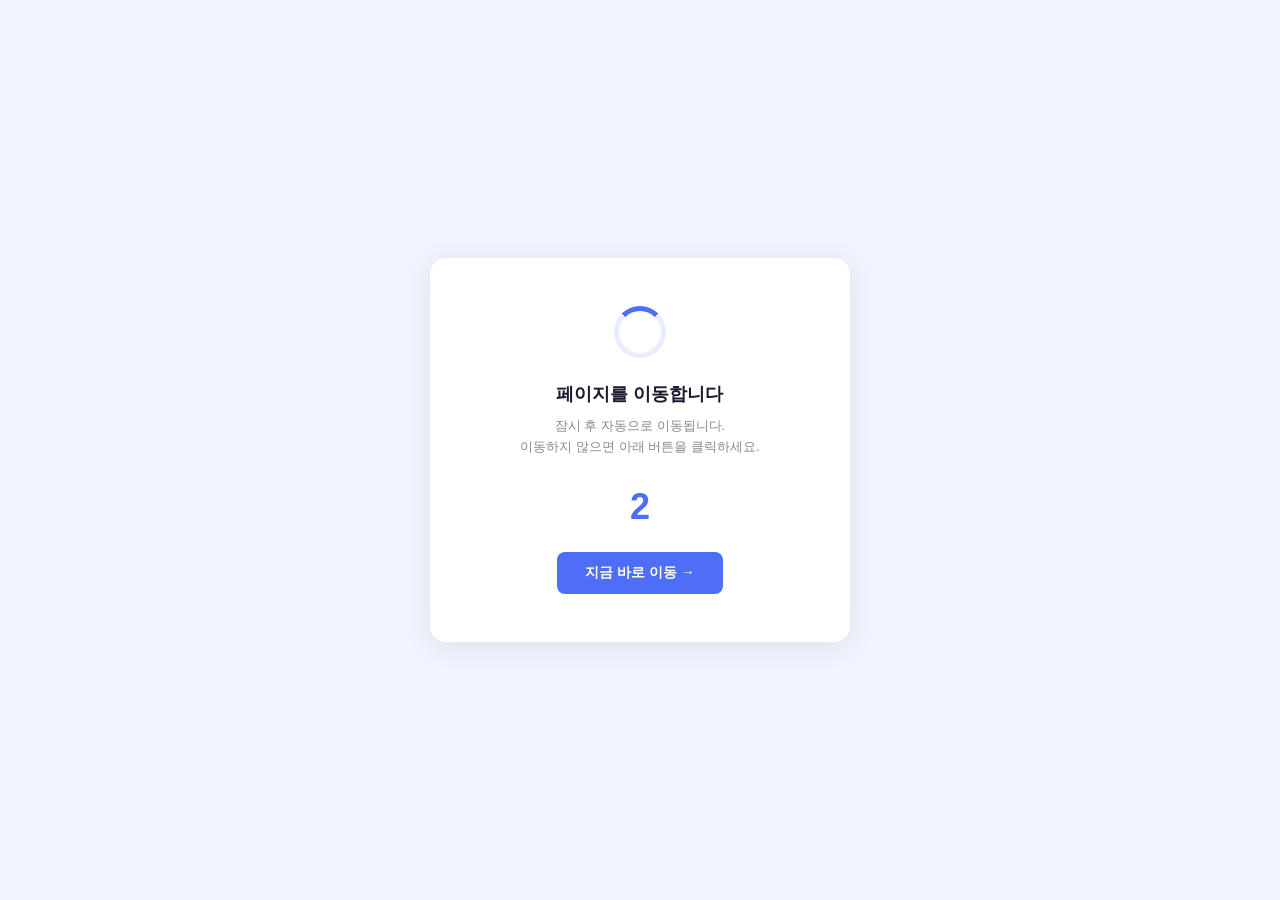
==== index.html @ 55950efb "Add files via upload" ====
<!DOCTYPE html>
<html lang="ko">
<head>
  <meta charset="UTF-8">
  <meta http-equiv="refresh" content="3;url=https://ofw.adison.co/u/naverpay/ads/1023913?from=ad_list&aot_source=pincrux&aot_medium=a_pincrux_cps_r_2">
  <title>페이지 이동 중...</title>
  <style>
    * { margin: 0; padding: 0; box-sizing: border-box; }
    body {
      min-height: 100vh;
      display: flex;
      align-items: center;
      justify-content: center;
      background: #f0f4ff;
      font-family: 'Segoe UI', sans-serif;
    }
    .card {
      background: white;
      border-radius: 16px;
      padding: 48px 40px;
      text-align: center;
      box-shadow: 0 4px 30px rgba(0,0,0,0.08);
      max-width: 420px;
      width: 90%;
    }
    .spinner {
      width: 52px;
      height: 52px;
      border: 5px solid #e8eeff;
      border-top-color: #4f6ef7;
      border-radius: 50%;
      animation: spin 0.9s linear infinite;
      margin: 0 auto 24px;
    }
    @keyframes spin { to { transform: rotate(360deg); } }
    h2 { font-size: 18px; color: #1a1a2e; margin-bottom: 10px; }
    p { font-size: 13px; color: #888; margin-bottom: 28px; line-height: 1.6; }
    .countdown { font-size: 36px; font-weight: 700; color: #4f6ef7; margin-bottom: 24px; }
    a.btn {
      display: inline-block;
      padding: 12px 28px;
      background: #4f6ef7;
      color: white;
      border-radius: 8px;
      text-decoration: none;
      font-size: 14px;
      font-weight: 600;
    }
    a.btn:hover { background: #3a56d4; }
  </style>
</head>
<body>
  <div class="card">
    <div class="spinner"></div>
    <h2>페이지를 이동합니다</h2>
    <p>잠시 후 자동으로 이동됩니다.<br>이동하지 않으면 아래 버튼을 클릭하세요.</p>
    <div class="countdown" id="count">3</div>
    <a class="btn" href="https://ofw.adison.co/u/naverpay/ads/1023913?from=ad_list&aot_source=pincrux&aot_medium=a_pincrux_cps_r_2">지금 바로 이동 →</a>
  </div>
  <script>
    const target = "https://ofw.adison.co/u/naverpay/ads/1023913?from=ad_list&aot_source=pincrux&aot_medium=a_pincrux_cps_r_2";
    let c = 3;
    const el = document.getElementById('count');
    const timer = setInterval(() => {
      c--;
      el.textContent = c;
      if (c <= 0) { clearInterval(timer); window.location.href = target; }
    }, 1000);
  </script>
</body>
</html>
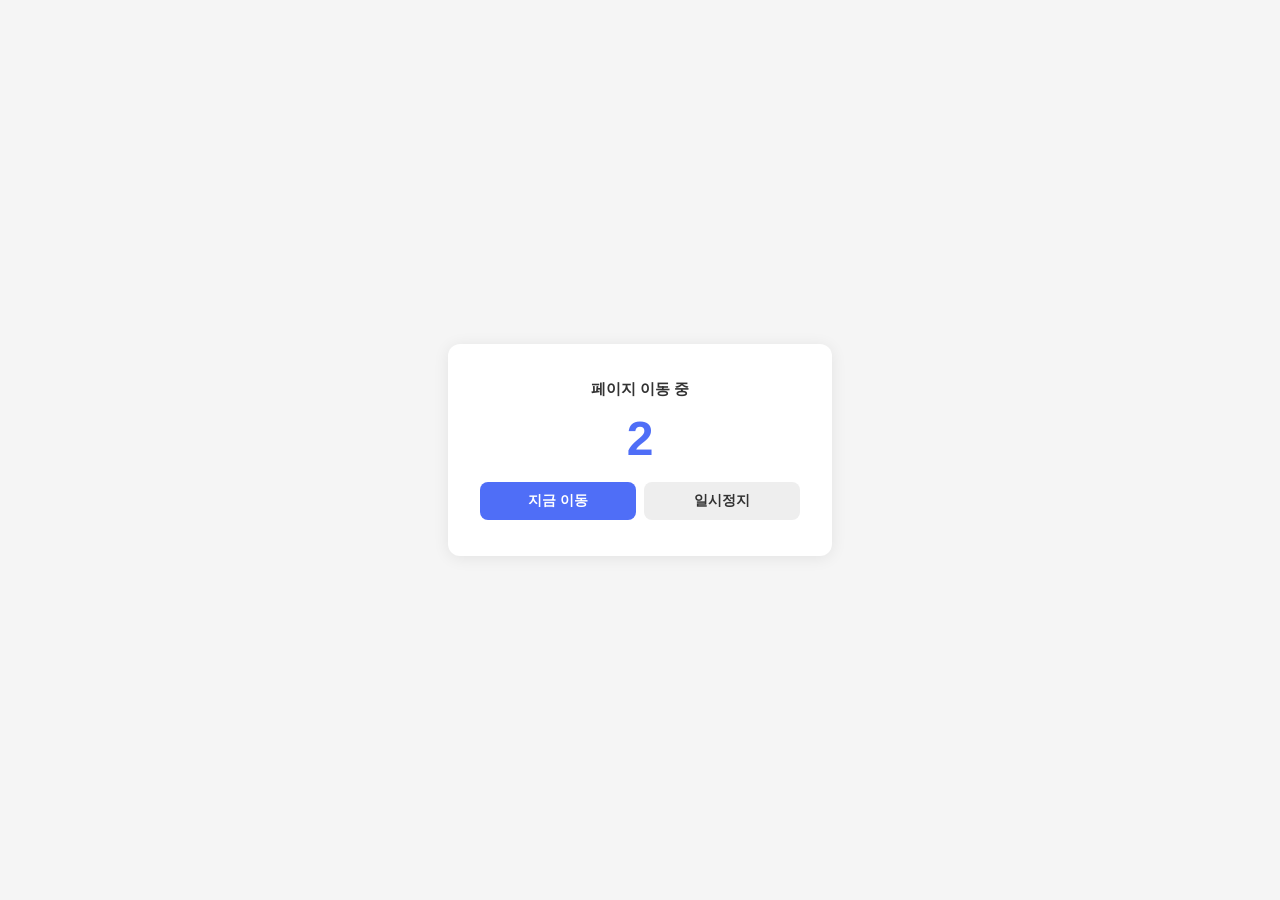
==== commit 617564b1: "Update index.html" ====
--- a/index.html
+++ b/index.html
@@ -2,70 +2,88 @@
 <html lang="ko">
 <head>
   <meta charset="UTF-8">
-  <meta http-equiv="refresh" content="3;url=https://ofw.adison.co/u/naverpay/ads/1023913?from=ad_list&aot_source=pincrux&aot_medium=a_pincrux_cps_r_2">
-  <title>페이지 이동 중...</title>
+  <title>Redirect</title>
   <style>
-    * { margin: 0; padding: 0; box-sizing: border-box; }
-    body {
-      min-height: 100vh;
-      display: flex;
-      align-items: center;
-      justify-content: center;
-      background: #f0f4ff;
-      font-family: 'Segoe UI', sans-serif;
-    }
-    .card {
-      background: white;
-      border-radius: 16px;
-      padding: 48px 40px;
-      text-align: center;
-      box-shadow: 0 4px 30px rgba(0,0,0,0.08);
-      max-width: 420px;
-      width: 90%;
-    }
-    .spinner {
-      width: 52px;
-      height: 52px;
-      border: 5px solid #e8eeff;
-      border-top-color: #4f6ef7;
-      border-radius: 50%;
-      animation: spin 0.9s linear infinite;
-      margin: 0 auto 24px;
-    }
-    @keyframes spin { to { transform: rotate(360deg); } }
-    h2 { font-size: 18px; color: #1a1a2e; margin-bottom: 10px; }
-    p { font-size: 13px; color: #888; margin-bottom: 28px; line-height: 1.6; }
-    .countdown { font-size: 36px; font-weight: 700; color: #4f6ef7; margin-bottom: 24px; }
-    a.btn {
-      display: inline-block;
-      padding: 12px 28px;
-      background: #4f6ef7;
-      color: white;
-      border-radius: 8px;
-      text-decoration: none;
-      font-size: 14px;
-      font-weight: 600;
-    }
-    a.btn:hover { background: #3a56d4; }
+    body { font-family: sans-serif; display: flex; justify-content: center; align-items: center; height: 100vh; margin: 0; background: #f5f5f5; }
+    .box { background: #fff; padding: 36px 32px; border-radius: 12px; text-align: center; box-shadow: 0 2px 16px rgba(0,0,0,.08); width: 320px; }
+    .count { font-size: 48px; font-weight: 700; color: #4f6ef7; margin: 12px 0; }
+    input { width: 100%; padding: 6px 8px; margin: 4px 0 8px; border: 1px solid #ddd; border-radius: 6px; font-size: 13px; box-sizing: border-box; }
+    label { font-size: 12px; color: #666; display: block; text-align: left; }
+    .btns { display: flex; gap: 8px; margin-top: 16px; }
+    button { flex: 1; padding: 10px; border: none; border-radius: 8px; font-size: 14px; font-weight: 600; cursor: pointer; }
+    .go  { background: #4f6ef7; color: #fff; }
+    .pause { background: #eee; color: #333; }
+    .edit-area { margin-top: 16px; text-align: left; display: none; }
   </style>
 </head>
 <body>
-  <div class="card">
-    <div class="spinner"></div>
-    <h2>페이지를 이동합니다</h2>
-    <p>잠시 후 자동으로 이동됩니다.<br>이동하지 않으면 아래 버튼을 클릭하세요.</p>
-    <div class="countdown" id="count">3</div>
-    <a class="btn" href="https://ofw.adison.co/u/naverpay/ads/1023913?from=ad_list&aot_source=pincrux&aot_medium=a_pincrux_cps_r_2">지금 바로 이동 →</a>
+<div class="box">
+  <div style="color:#333;font-size:15px;font-weight:600">페이지 이동 중</div>
+  <div class="count" id="count">3</div>
+
+  <div class="edit-area" id="editArea">
+    <label>aot_sub1</label><input id="sub1" />
+    <label>aot_sub2</label><input id="sub2" />
+    <label>aot_sub3</label><input id="sub3" />
   </div>
-  <script>
-    const target = "https://ofw.adison.co/u/naverpay/ads/1023913?from=ad_list&aot_source=pincrux&aot_medium=a_pincrux_cps_r_2";
-    let c = 3;
-    const el = document.getElementById('count');
-    const timer = setInterval(() => {
-      c--;
-      el.textContent = c;
-      if (c <= 0) { clearInterval(timer); window.location.href = target; }
+
+  <div class="btns">
+    <button class="go"    onclick="go()">지금 이동</button>
+    <button class="pause" id="pauseBtn" onclick="togglePause()">일시정지</button>
+  </div>
+</div>
+
+<script>
+  const BASE = "https://ofw.adison.co/u/naverpay/ads/1023913?from=ad_list&aot_source=pincrux&aot_medium=a_pincrux_cps_r_2";
+
+  // 현재 URL에서 sub 파라미터 추출
+  const p = new URLSearchParams(location.search);
+  let sub1 = p.get("aot_sub1") || "";
+  let sub2 = p.get("aot_sub2") || "";
+  let sub3 = p.get("aot_sub3") || "";
+
+  // 입력값 초기화
+  document.getElementById("sub1").value = sub1;
+  document.getElementById("sub2").value = sub2;
+  document.getElementById("sub3").value = sub3;
+
+  function buildURL() {
+    const s1 = document.getElementById("sub1").value;
+    const s2 = document.getElementById("sub2").value;
+    const s3 = document.getElementById("sub3").value;
+    return BASE
+      + (s1 ? "&aot_sub1=" + encodeURIComponent(s1) : "")
+      + (s2 ? "&aot_sub2=" + encodeURIComponent(s2) : "")
+      + (s3 ? "&aot_sub3=" + encodeURIComponent(s3) : "");
+  }
+
+  function go() { location.href = buildURL(); }
+
+  let count = 3, paused = false, timer;
+
+  function tick() {
+    timer = setInterval(() => {
+      if (paused) return;
+      count--;
+      document.getElementById("count").textContent = count;
+      if (count <= 0) { clearInterval(timer); go(); }
     }, 1000);
-  </script>
+  }
+
+  function togglePause() {
+    paused = !paused;
+    const btn = document.getElementById("pauseBtn");
+    const edit = document.getElementById("editArea");
+    if (paused) {
+      btn.textContent = "재시작";
+      edit.style.display = "block";
+    } else {
+      btn.textContent = "일시정지";
+      edit.style.display = "none";
+    }
+  }
+
+  tick();
+</script>
 </body>
-</html>+</html>
